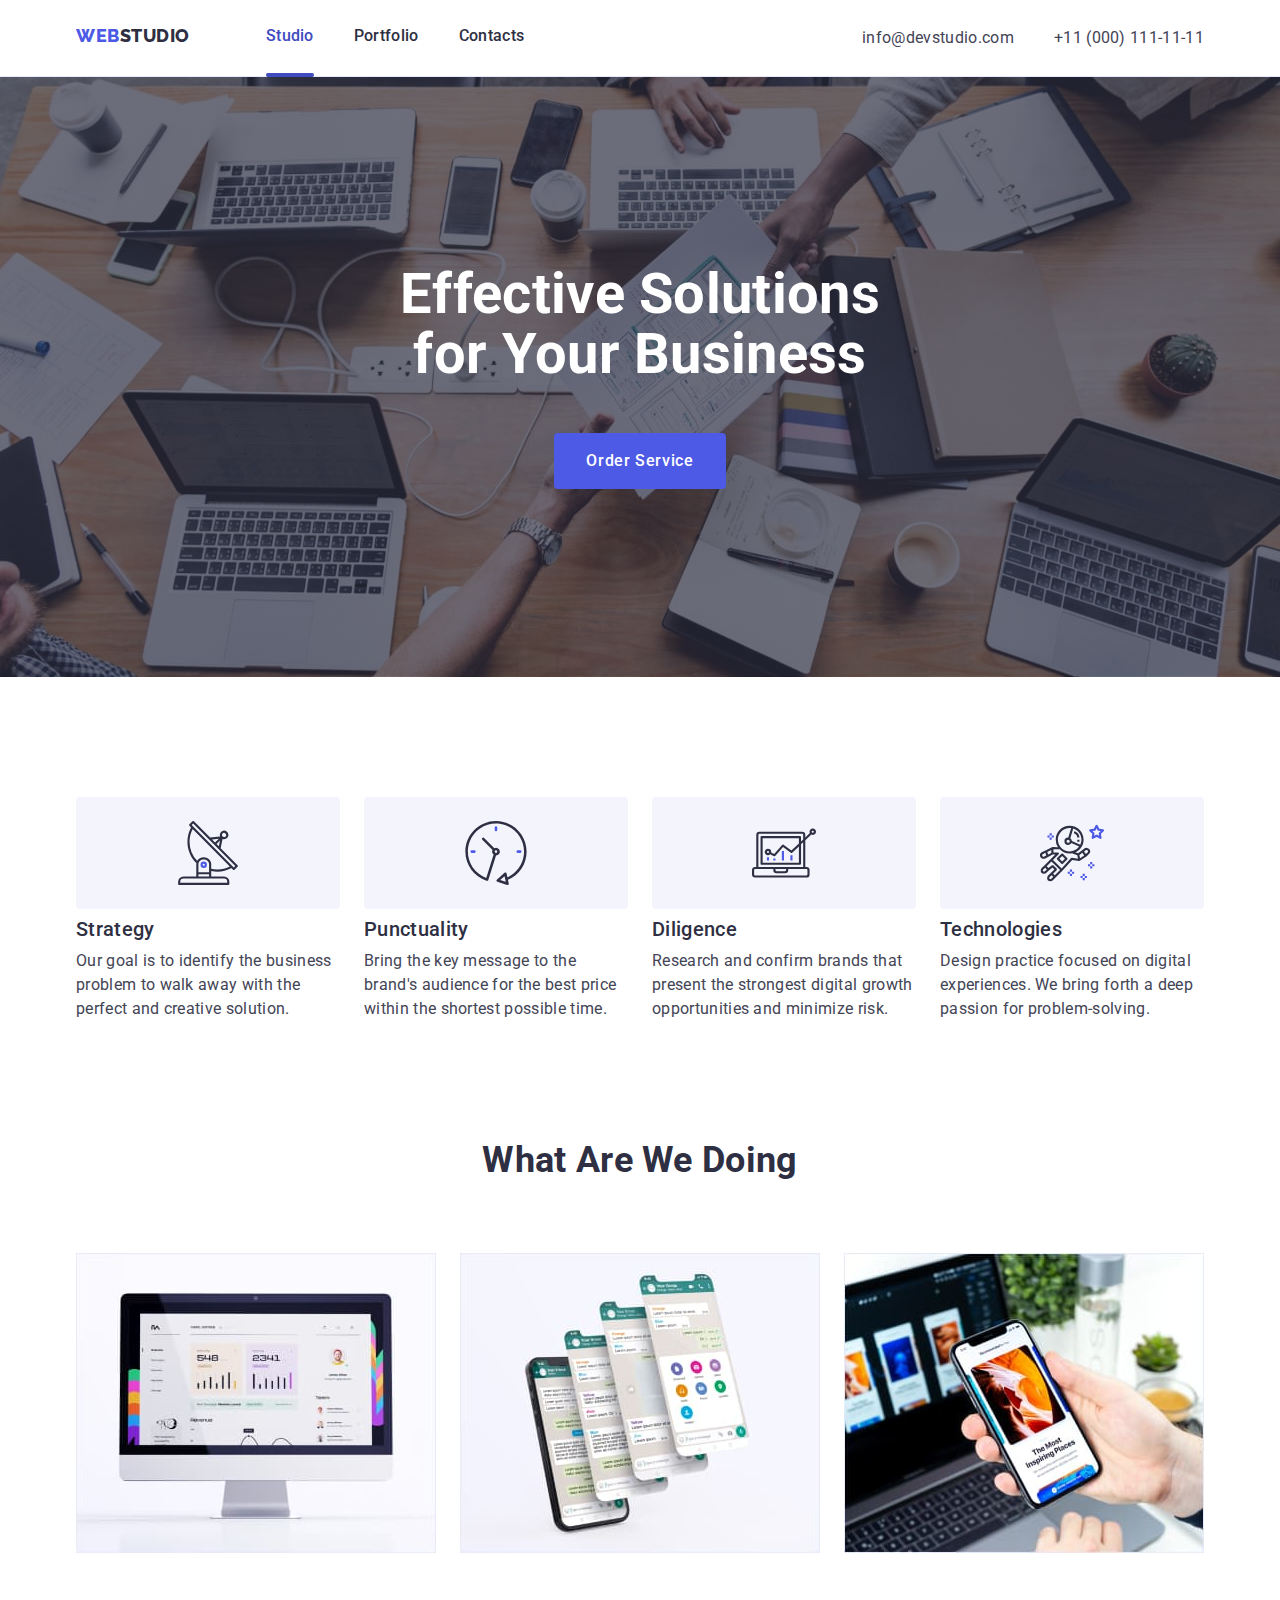
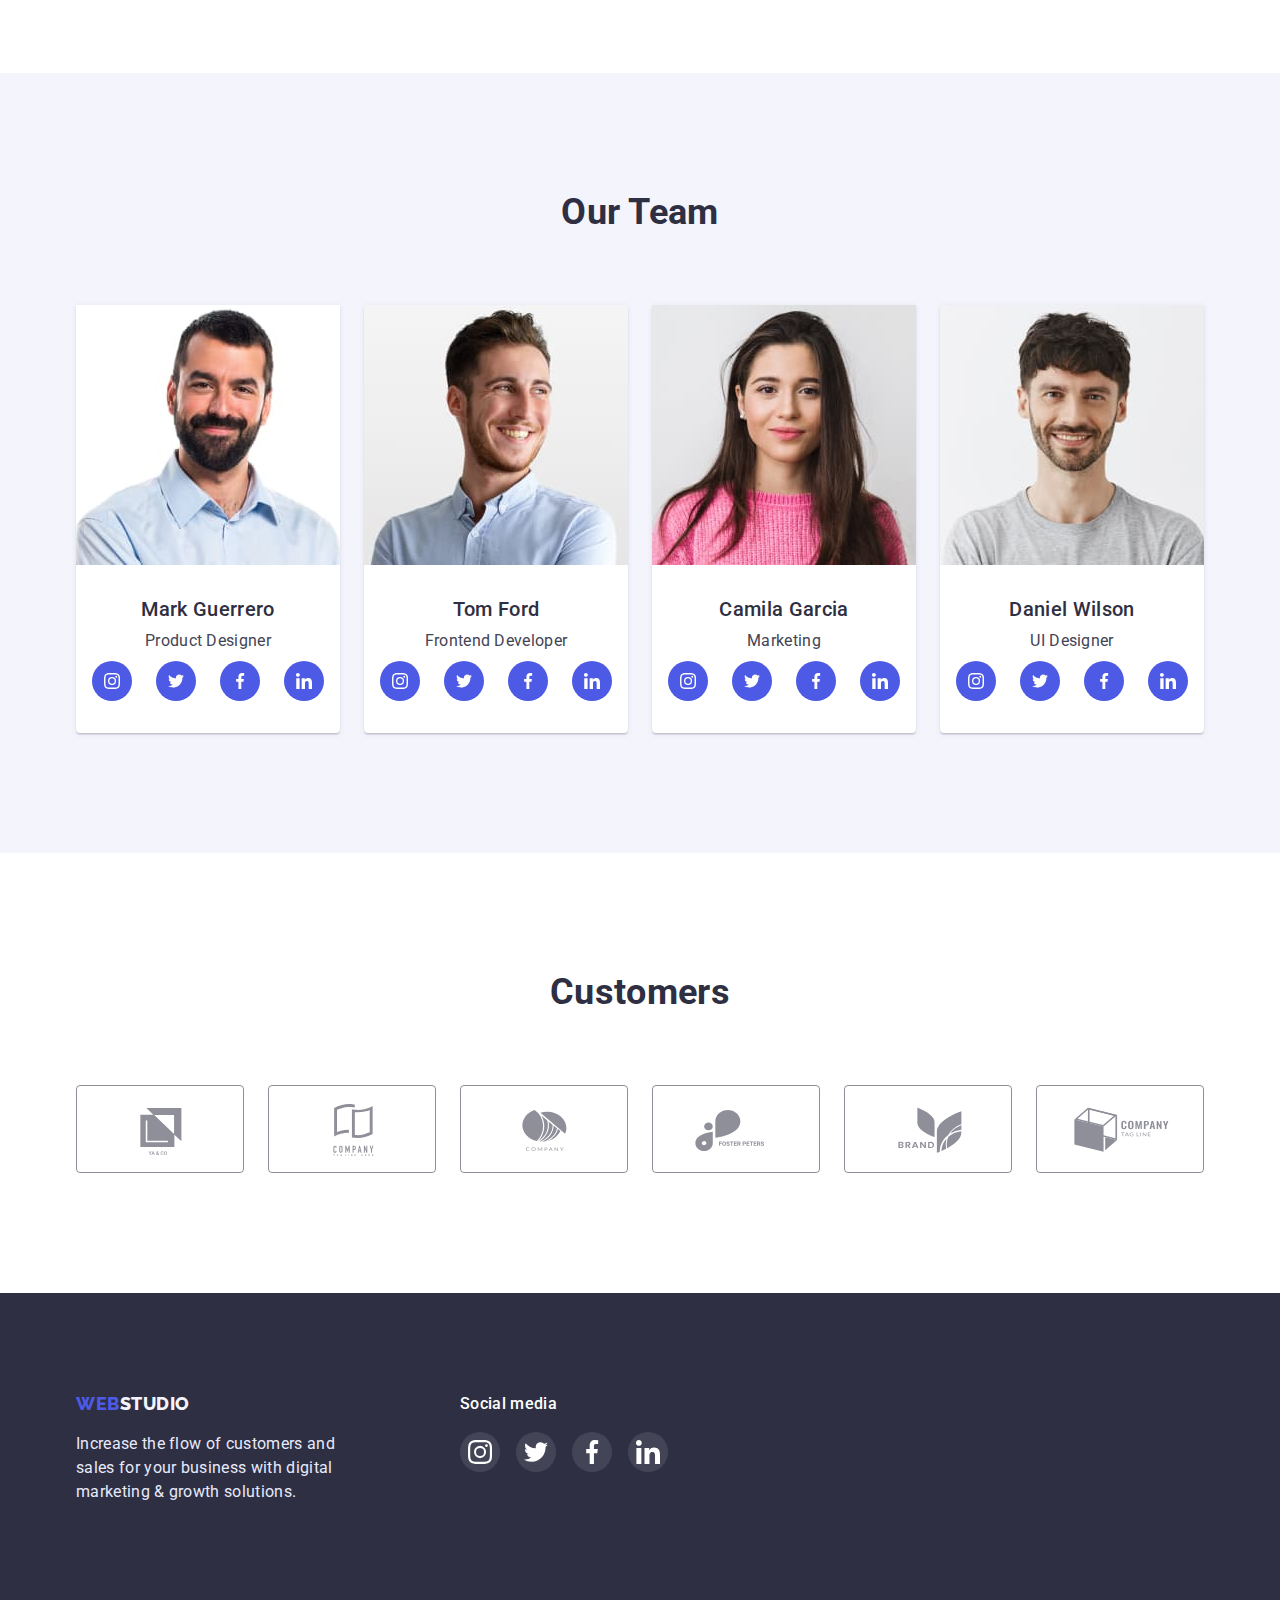
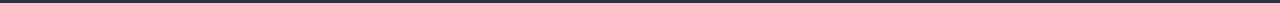
==== index.html @ 222c287d "Initial commit" ====
<!DOCTYPE html>
<html lang="en">
  <head>
    <meta charset="UTF-8" />
    <meta http-equiv="X-UA-Compatible" content="IE=edge" />
    <meta name="viewport" content="width=device-width, initial-scale=1.0" />
    <title>WebStudio</title>
    <link href="https://fonts.googleapis.com" rel="preconnect" />
    <link href="https://fonts.gstatic.com" rel="preconnect" crossorigin />
    <link
      href="https://fonts.googleapis.com/css2?family=Raleway:wght@800&family=Roboto:wght@400;500;700;900&display=swap"
      rel="stylesheet"
    />
    <link
      href="https://cdn.jsdelivr.net/npm/modern-normalize@1.1.0/modern-normalize.min.css"
      rel="stylesheet"
    />
    <link href="./css/styles.css" rel="stylesheet" />
  </head>
  <body>
    <header class="header">
      <div class="header-conteiter conteiter">
        <a class="logo head" href="./index.html">
          WEB<span class="logo-dark">STUDIO</span>
        </a>
        <nav class="header-nav">
          <ul class="site-nav">
            <li class="site-nav-links">
              <a class="site-nav-link current" href="./index.html">Studio</a>
            </li>
            <li class="site-nav-links">
              <a class="site-nav-link" href="./portfolio.html">Portfolio</a>
            </li>
            <li class="site-nav-links">
              <a class="site-nav-link" href="">Contacts</a>
            </li>
          </ul>
        </nav>
        <address>
          <ul class="contacts">
            <li>
              <a class="contact-link" href="mailto:info@devstudio.com"
                >info@devstudio.com</a
              >
            </li>
            <li>
              <a class="contact-link" href="tel:+11000)1111111"
                >+11 (000) 111-11-11</a
              >
            </li>
          </ul>
        </address>
      </div>
    </header>
    <main>
      <section class="hero">
        <div class="conteiter">
          <h1 class="hero-title">Effective Solutions for Your Business</h1>
          <button class="button-hero" data-modal-open type="button">
            Order Service
          </button>
        </div>
      </section>
      <section class="feature section">
        <div class="conteiter">
          <h2 class="visually-hidden">our advantages</h2>
          <ul class="features-list">
            <li class="feature-item">
              <div class="features-icons">
                <svg class="icon-feature" width="64" height="64">
                  <use href="./images/icons.svg#antenna"></use>
                </svg>
              </div>
              <h3 class="feature-title">Strategy</h3>
              <p class="feature-text">
                Our goal is to identify the business problem to walk away with
                the perfect and creative solution.
              </p>
            </li>
            <li class="feature-item">
              <div class="features-icons">
                <svg class="icon-feature" width="64" height="64">
                  <use href="./images/icons.svg#clock"></use>
                </svg>
              </div>
              <h3 class="feature-title">Punctuality</h3>
              <p class="feature-text">
                Bring the key message to the brand's audience for the best price
                within the shortest possible time.
              </p>
            </li>
            <li class="feature-item">
              <div class="features-icons">
                <svg class="icon-feature" width="64" height="64">
                  <use href="./images/icons.svg#diagram "></use>
                </svg>
              </div>
              <h3 class="feature-title">Diligence</h3>
              <p class="feature-text">
                Research and confirm brands that present the strongest digital
                growth opportunities and minimize risk.
              </p>
            </li>
            <li class="feature-item">
              <div class="features-icons">
                <svg class="icon-feature" width="64" height="64">
                  <use href="./images/icons.svg#astronaut "></use>
                </svg>
              </div>
              <h3 class="feature-title">Technologies</h3>
              <p class="feature-text">
                Design practice focused on digital experiences. We bring forth a
                deep passion for problem-solving.
              </p>
            </li>
          </ul>
        </div>
      </section>
      <section class="work section">
        <div class="conteiter">
          <h2 class="work-title">What are we doing</h2>
          <ul class="work-list">
            <li>
              <img class="work-img"
                src="./images/example1.jpg"
                alt="examples of work"
                width="360"
                height="300"
              />
            </li>
            <li>
              <img class="work-img"
                src="./images/example2.jpg"
                alt="examples of work"
                width="360"
                height="300"
              />
            </li>
            <li>
              <img class="work-img"
                src="./images/example3.jpg"
                alt="examples of work"
                width="360"
                height="300"
              />
            </li>
          </ul>
        </div>
      </section>
      <section class="team section">
        <div class="conteiter">
          <h2 class="team-title">Our Team</h2>
          <ul class="team-list">
            <li class="team-member">
              <img
                src="./images/team.jpg"
                alt="foto Mark Guerrero"
                width="264"
                height="260"
              />
              <div class="txt-content">
                <h3 class="team-member-title">Mark Guerrero</h3>
                <p class="team-text">Product Designer</p>
                <ul class="social-icons">
                  <li class="social-item">
                    <a
                      class="social-link"
                      href=""
                      aria-label="instagram"
                      target="_blank"
                      rel="noreferrer noopener"
                    >
                      <svg class="social-icon">
                        <use href="./images/icons.svg#instagram1"></use>
                      </svg>
                    </a>
                  </li>
                  <li class="social-item">
                    <a
                      class="social-link"
                      href=""
                      aria-label="twitter"
                      target="_blank"
                      rel="noreferrer noopener"
                    >
                      <svg class="social-icon">
                        <use href="./images/icons.svg#twitter1"></use>
                      </svg>
                    </a>
                  </li>
                  <li class="social-item">
                    <a
                      class="social-link"
                      href=""
                      aria-label="facebook1"
                      target="_blank"
                      rel="noreferrer noopener"
                    >
                      <svg class="social-icon">
                        <use href="./images/icons.svg#facebook1"></use>
                      </svg>
                    </a>
                  </li>
                  <li class="social-item">
                    <a
                      class="social-link"
                      href=""
                      aria-label="linkedin"
                      target="_blank"
                      rel="noreferrer noopener"
                    >
                      <svg class="social-icon">
                        <use href="./images/icons.svg#linkedin1"></use>
                      </svg>
                    </a>
                  </li>
                </ul>
              </div>
            </li>
            <li class="team-member">
              <img
                src="./images/team1.jpg"
                alt="foto Tom Ford"
                width="264"
                height="260"
              />
              <div class="txt-content">
                <h3 class="team-member-title">Tom Ford</h3>
                <p class="team-text">Frontend Developer</p>
                <ul class="social-icons">
                  <li class="social-item">
                    <a
                      class="social-link"
                      href=""
                      aria-label="instagram"
                      target="_blank"
                      rel="noreferrer noopener"
                    >
                      <svg class="social-icon">
                        <use href="./images/icons.svg#instagram1"></use>
                      </svg>
                    </a>
                  </li>
                  <li class="social-item">
                    <a class="social-link" href="" aria-label="twitter">
                      <svg class="social-icon">
                        <use href="./images/icons.svg#twitter1"></use>
                      </svg>
                    </a>
                  </li>
                  <li class="social-item">
                    <a
                      class="social-link"
                      href=""
                      aria-label="facebook1"
                      target="_blank"
                      rel="noreferrer noopener"
                    >
                      <svg class="social-icon">
                        <use href="./images/icons.svg#facebook1"></use>
                      </svg>
                    </a>
                  </li>
                  <li class="social-item">
                    <a
                      class="social-link"
                      href=""
                      aria-label="linkedin"
                      target="_blank"
                      rel="noreferrer noopener"
                    >
                      <svg class="social-icon">
                        <use href="./images/icons.svg#linkedin1"></use>
                      </svg>
                    </a>
                  </li>
                </ul>
              </div>
            </li>
            <li class="team-member">
              <img
                src="./images/team2.jpg"
                alt="foto Camila Garcia"
                width="264"
                height="260"
              />
              <div class="txt-content">
                <h3 class="team-member-title">Camila Garcia</h3>
                <p class="team-text">Marketing</p>
                <ul class="social-icons">
                  <li class="social-item">
                    <a
                      class="social-link"
                      href=""
                      aria-label="instagram"
                      target="_blank"
                      rel="noreferrer noopener"
                    >
                      <svg class="social-icon">
                        <use href="./images/icons.svg#instagram1"></use>
                      </svg>
                    </a>
                  </li>
                  <li class="social-item">
                    <a
                      class="social-link"
                      href=""
                      aria-label="facebook1"
                      target="_blank"
                      rel="noreferrer noopener"
                    >
                      <svg class="social-icon">
                        <use href="./images/icons.svg#twitter1"></use>
                      </svg>
                    </a>
                  </li>
                  <li class="social-item">
                    <a
                      class="social-link"
                      href=""
                      aria-label="facebook1"
                      target="_blank"
                      rel="noreferrer noopener"
                    >
                      <svg class="social-icon">
                        <use href="./images/icons.svg#facebook1"></use>
                      </svg>
                    </a>
                  </li>
                  <li class="social-item">
                    <a
                      class="social-link"
                      href=""
                      aria-label="linkedin"
                      target="_blank"
                      rel="noreferrer noopener"
                    >
                      <svg class="social-icon">
                        <use href="./images/icons.svg#linkedin1"></use>
                      </svg>
                    </a>
                  </li>
                </ul>
              </div>
            </li>
            <li class="team-member">
              <img
                src="./images/team3.jpg"
                alt="foto Daniel Wilson"
                width="264"
                height="260"
              />
              <div class="txt-content">
                <h3 class="team-member-title">Daniel Wilson</h3>
                <p class="team-text">UI Designer</p>
                <ul class="social-icons">
                  <li class="social-item">
                    <a
                      class="social-link"
                      href=""
                      aria-label="instagram"
                      target="_blank"
                      rel="noreferrer noopener"
                    >
                      <svg class="social-icon">
                        <use href="./images/icons.svg#instagram1"></use>
                      </svg>
                    </a>
                  </li>
                  <li class="social-item">
                    <a
                      class="social-link"
                      href=""
                      aria-label="facebook1"
                      target="_blank"
                      rel="noreferrer noopener"
                    >
                      <svg class="social-icon">
                        <use href="./images/icons.svg#twitter1"></use>
                      </svg>
                    </a>
                  </li>
                  <li class="social-item">
                    <a
                      class="social-link"
                      href=""
                      aria-label="facebook1"
                      target="_blank"
                      rel="noreferrer noopener"
                    >
                      <svg class="social-icon">
                        <use href="./images/icons.svg#facebook1"></use>
                      </svg>
                    </a>
                  </li>
                  <li class="social-item">
                    <a
                      class="social-link"
                      href=""
                      aria-label="linkedin"
                      target="_blank"
                      rel="noreferrer noopener"
                    >
                      <svg class="social-icon">
                        <use href="./images/icons.svg#linkedin1"></use>
                      </svg>
                    </a>
                  </li>
                </ul>
              </div>
            </li>
          </ul>
        </div>
      </section>
      <section class="customers section">
        <div class="conteiter">
          <h2 class="customers-title">Customers</h2>
          <ul class="customers-list">
            <li class="customer">
              <a class="customer-link" href="">
                <svg class="customer-logo">
                  <use href="./images/icons.svg#logo"></use>
                </svg>
              </a>
            </li>
            <li class="customer">
              <a class="customer-link" href="">
                <svg class="customer-logo">
                  <use href="./images/icons.svg#logo1"></use>
                </svg>
              </a>
            </li>
            <li class="customer">
              <a class="customer-link" href="">
                <svg class="customer-logo">
                  <use href="./images/icons.svg#logo2"></use>
                </svg>
              </a>
            </li>
            <li class="customer">
              <a class="customer-link" href="">
                <svg class="customer-logo">
                  <use href="./images/icons.svg#logo3"></use>
                </svg>
              </a>
            </li>
            <li class="customer">
              <a class="customer-link" href="">
                <svg class="customer-logo">
                  <use href="./images/icons.svg#logo4"></use>
                </svg>
              </a>
            </li>
            <li class="customer">
              <a class="customer-link" href="">
                <svg class="customer-logo">
                  <use href="./images/icons.svg#logo5"></use>
                </svg>
              </a>
            </li>
          </ul>
        </div>
      </section>
    </main>
    <footer class="footer">
      <div class="conteiter">
        <div>
          <a class="logo foot" href="./index.html">
            WEB<span class="logo-light">STUDIO</span>
          </a>
          <p class="footer-text">
            Increase the flow of customers and sales for your business with
            digital marketing & growth solutions.
          </p>
        </div>
        <div class="social-invite">
          <h3 class="social-txt">Social media</h3>
          <ul class="social-icons-footer">
            <li class="social-item-footer">
              <a
                class="social-link-footer"
                href=""
                aria-label="instagram"
                target="_blank"
                rel="noreferrer noopener"
              >
                <svg class="social-icon-footer">
                  <use href="./images/icons.svg#instagram1"></use>
                </svg>
              </a>
            </li>
            <li class="social-item-footer">
              <a
                class="social-link-footer"
                href=""
                aria-label="twitter"
                target="_blank"
                rel="noreferrer noopener"
              >
                <svg class="social-icon-footer">
                  <use href="./images/icons.svg#twitter1"></use>
                </svg>
              </a>
            </li>
            <li class="social-item-footer">
              <a
                class="social-link-footer"
                href=""
                aria-label="facebook"
                target="_blank"
                rel="noreferrer noopener"
              >
                <svg class="social-icon-footer">
                  <use href="./images/icons.svg#facebook1"></use>
                </svg>
              </a>
            </li>
            <li class="social-item-footer">
              <a
                class="social-link-footer"
                href=""
                aria-label="linkedin"
                target="_blank"
                rel="noreferrer noopener"
              >
                <svg class="social-icon-footer">
                  <use href="./images/icons.svg#linkedin1"></use>
                </svg>
              </a>
            </li>
          </ul>
        </div>
      </div>
    </footer>
    <div class="backdrop is-hidden" data-modal>
      <div class="modal">
        <div class="modal-close" data-modal-close>
          <svg class="icon-close">
            <use href="./images/icons.svg#close"></use>
          </svg>
        </div>
      </div>
    </div>
    <script src="./js/modal.js"></script>
  </body>
</html>
---- css/styles.css ----
:root {
  --main-text-color: #2e2f42;
  --text-color: #434455;
  --second-text-color: #e7e9fc;
  --accent-color: #4d5ae5;
  --logo-light-color: #f4f4fd;
  --background-color: #ffffff;
  --background-icon-hover: #31d0aa;
  --second-background-color: #2e2f42;
  --light-background-color: #f4f4fd;
  --button-hover-color: #404bbf;
  --border-icon-color: #8e8f99;

  --indent: 24px;
  --items-member: 4;
  --items-portfolio: 3;
}

body {
  background-color: var(--background-color);
  color: var(--text-color);
  font-weight: 400;
  font-style: normal;
  font-size: 16px;
  font-family: "Roboto", sans-serif;
  line-height: 1.5;
  letter-spacing: 0.02em;
}

html {
  box-sizing: border-box;
}

*,
*::before,
*::after {
  box-sizing: border-box;
}

h1,
h2,
h3,
p,
ul {
  margin: 0;
}

ul {
  margin: 0;
  padding: 0;
  list-style: none;
}

a {
  text-decoration: none;
}

.visually-hidden {
  position: absolute;
  overflow: hidden;
  clip: rect(0 0 0 0);
  width: 1px;
  height: 1px;
  margin: -1px;
  padding: 0;
  border: 0;

  white-space: nowrap;
  clip-path: inset(100%);
}

.conteiter {
  max-width: 1158px;
  margin: 0 auto;
  padding: 0 15px;
}

/* header */

.header {
  border-bottom: 1px solid var(--second-text-color);
}

.header-conteiter {
  display: flex;
  align-items: center;
}

.logo {
  color: var(--accent-color);
  font-weight: 800;
  font-style: normal;
  font-size: 18px;
  font-family: "Raleway";
  line-height: 1.33;
  letter-spacing: 0.03em;
  text-transform: uppercase;
}

.logo.head {
  margin-right: 76px;
  padding-top: 24px;
  padding-bottom: 28px;
}

.logo-dark {
  color: var(--main-text-color);
}

.header-nav {
  margin-right: auto;
}

.site-nav {
  display: flex;
  gap: 40px;
}

.site-nav-link {
  position: relative;
  display: block;
  padding-top: 24px;
  padding-bottom: 28px;
  color: var(--main-text-color);
  font-weight: 500;
  transition: color 250ms cubic-bezier(0.4, 0, 0.2, 1);
}

.site-nav-link.current {
  color: var(--button-hover-color);
}

.site-nav-link.current::after {
  content: "";
  position: absolute;
  bottom: -1px;
  display: block;
  width: 100%;
  height: 4px;
  border-radius: 2px;
  background-color: var(--button-hover-color);
}

.site-nav-link:focus,
.site-nav-link:hover {
  color: var(--button-hover-color);
}

.contacts {
  display: flex;
  gap: 40px;
  align-items: center;
}

.contact-link {
  padding-top: 24px;
  padding-bottom: 28px;
  color: var(--text-color);
  font-style: normal;
  transition: color 250ms cubic-bezier(0.4, 0, 0.2, 1);
}

.contact-link:focus,
.contact-link:hover {
  color: var(--accent-color);
}

/* section hero */

.hero {
  max-width: 1440px;
  margin-right: auto;
  margin-left: auto;
  padding-top: 188px;
  padding-bottom: 188px;
  background-image: linear-gradient(
      rgba(46, 47, 66, 0.7),
      rgba(46, 47, 66, 0.7)
    ),
    url(../images/people-office.jpg);
  background-position: center;
  background-size: cover;
  background-repeat: no-repeat;
  text-align: center;
}

.hero-title {
  width: 494px;
  margin-right: auto;
  margin-bottom: 48px;
  margin-left: auto;
  color: var(--background-color);
  font-weight: 700;
  font-size: 56px;
  line-height: 1.07;
}

.button-hero {
  padding: 16px 32px;
  border: 0;
  border-radius: 4px;
  background-color: var(--accent-color);
  color: var(--background-color);
  font-weight: 500;
  font-style: normal;
  font-size: 16px;
  font-family: "Roboto";
  line-height: 1.5;
  letter-spacing: 0.04em;
  cursor: pointer;
  transition: background 250ms cubic-bezier(0.4, 0, 0.2, 1);
}

.button-hero:hover,
.button-hero:focus {
  background: var(--button-hover-color);
}

/* section feature */

.section {
  padding-top: 120px;
  padding-bottom: 120px;
}

.feature {
  padding-bottom: 0;
}

.features-list {
  display: flex;
  gap: 24px;
}

.feature-item {
  display: flex;
  flex-direction: column;
  gap: 8px;
  align-items: flex-start;
  width: 264px;
}

.features-icons {
  display: flex;
  justify-content: center;
  align-items: center;
  width: 264px;
  height: 112px;
  border-radius: 4px;
  background: var(--light-background-color);
}

.feature-title {
  color: var(--main-text-color);
  font-weight: 500;
  font-size: 20px;
  line-height: 1.2;
}

/* section work */

.work-title,
.team-title {
  margin-bottom: 72px;
  color: var(--main-text-color);
  font-weight: 700;
  font-size: 36px;
  line-height: 1.11;
  text-align: center;
  text-transform: capitalize;
}

.work-list {
  display: flex;
  flex-wrap: wrap;
  gap: 24px;
}

img {
  display: block;
  max-width: 100%;
  height: auto;
}

/* section team  */

.team {
  background-color: var(--light-background-color);
}

.team-list {
  display: flex;
  flex-wrap: wrap;
  gap: 24px;
  text-align: center;
}

.team-member {
  flex-basis: calc(
    (100% - (var(--indent) * (var(--items-member) - 1))) / var(--items-member)
  );
  border-top: none;
  border-radius: 0px 0px 4px 4px;
  background-color: var(--background-color);
  box-shadow: 0px 1px 6px rgba(46, 47, 66, 0.08),
    0px 1px 1px rgba(46, 47, 66, 0.16), 0px 2px 1px rgba(46, 47, 66, 0.08);
}

.txt-content {
  padding: 32px 16px;
}

.team-member-title {
  margin-bottom: 8px;
  color: var(--main-text-color);
  font-weight: 500;
  font-size: 20px;
  line-height: 1.2;
}

.team-text {
  margin-bottom: 8px;
}

.social-icons {
  display: flex;
  gap: 24px;
}

.social-item {
  width: 40px;
  height: 40px;
}

.social-icon {
  width: 16px;
  height: 16px;
  fill: var(--background-color);
}

.social-link {
  display: flex;
  justify-content: center;
  align-items: center;
  width: 100%;
  height: 100%;
  border-radius: 50%;
  background-color: var(--accent-color);
  transition: background-color 250ms cubic-bezier(0.4, 0, 0.2, 1);
}

.social-link:hover,
.social-link:focus {
  background-color: var(--button-hover-color);
}

/* Customers */

.customers-title {
  margin-bottom: 72px;
  color: var(--main-text-color);
  font-weight: 700;
  font-size: 36px;
  line-height: 1.11;
  text-align: center;
}

.customers-list {
  display: flex;
  gap: 24px;
}

.customer {
  width: 168px;
  height: 88px;
}

.customer-link {
  display: flex;
  justify-content: center;
  align-items: center;
  width: 100%;
  height: 100%;
  border: 1px solid var(--border-icon-color);
  border-radius: 4px;
  color: var(--border-icon-color);
  transition: color 250ms cubic-bezier(0.4, 0, 0.2, 1),
    border 250ms cubic-bezier(0.4, 0, 0.2, 1);
}

.customer-logo {
  height: 56px;
  fill: currentColor;
  wigth: 104px;
}

.customer-link:hover,
.customer-link:focus {
  border: 1px solid var(--button-hover-color);
  color: var(--button-hover-color);
}

/* footer */

.footer {
  padding-top: 99px;
  padding-bottom: 99px;
  background-color: var(--second-background-color);
}

.footer .conteiter {
  display: flex;
  gap: 120px;
}

.logo.foot {
  display: block;
  margin-bottom: 16px;
}

.logo-light {
  color: var(--logo-light-color);
}

.footer-text {
  width: 264px;
  color: var(--second-text-color);
}

.social-txt {
  margin-bottom: 16px;
  color: var(--background-color);
  font-weight: 500;
  font-size: 16px;
}

.social-icons-footer {
  display: flex;
  gap: 16px;
}

.social-item-footer {
  width: 40px;
  height: 40px;
}

.social-link-footer {
  display: flex;
  justify-content: center;
  align-items: center;
  width: 100%;
  height: 100%;
  border-radius: 50%;
  background: rgba(255, 255, 255, 0.1);
  fill: var(--background-color);
  transition: background-color 250ms cubic-bezier(0.4, 0, 0.2, 1);
}

.social-link-footer:hover,
.contact-link-footer:focus {
  background-color: var(--background-icon-hover);
}

.social-icon-footer {
  width: 24px;
  height: 24px;
  fill: var(--background-color);
}

/* portfolio.html */

/* section project  */

.project {
  padding-top: 96px;
  padding-bottom: 120px;
}

.filters {
  display: flex;
  gap: 24px;
  justify-content: center;
  align-items: flex-start;
  min-width: 586px;
  margin-bottom: 72px;
}

.filter-btn {
  padding: 12px 24px;
  border: 1px solid #e7e9fc;
  border-radius: 4px;
  background-color: var(--light-background-color);
  color: var(--accent-color);
  font-weight: 500;
  font-style: normal;
  font-size: 16px;
  font-family: "Roboto";
  line-height: 1.5;
  letter-spacing: 0.04em;
  transition-timing-function: cubic-bezier(0.4, 0, 0.2, 1);
  transition-duration: 250ms;
  transition-property: color, background-color, box-shadow;
}

.filter-btn:hover,
.filter-btn:focus {
  background-color: var(--button-hover-color);
  color: var(--background-color);
  box-shadow: 0px 3px 1px rgb(0 0 0 / 10%), 0px 2px 1px rgb(0 0 0 / 8%),
    0px 2px 2px rgb(0 0 0 / 12%);
}

.project-list {
  display: flex;
  flex-wrap: wrap;
  gap: calc(var(--indent) * 2) var(--indent);
}

.project-item {
  flex-basis: calc(
    (100% - (var(--indent) * (var(--items-portfolio) - 1))) /
      var(--items-portfolio)
  );
}

.project-card {
  position: relative;
  display: block;
  transition: box-shadow 250ms cubic-bezier(0.4, 0, 0.2, 1);
  /* border: 1px solid #e7e9fc; */
  /* box-shadow: 0px 1px 6px rgba(46, 47, 66, 0.08); */
}

.project-card:hover,
.project-card:focus {
  /* border: 0.5px solid #f4f4fd; */
  box-shadow: 0px 1px 6px rgba(46, 47, 66, 0.08),
    0px 1px 1px rgba(46, 47, 66, 0.16), 0px 2px 1px rgba(46, 47, 66, 0.08);
}

.project-card:hover .overlay-box {
  transform: translatey(0);
}

.overlay {
  position: relative;
  overflow: hidden;
}

.overlay-box {
  position: absolute;
  bottom: 0;
  width: 100%;
  height: 100%;
  background-color: var(--accent-color);
  transition: transform 250ms cubic-bezier(0.4, 0, 0.2, 1);
  transform: translatey(100%);
}

.overlay-txt {
  width: 296px;
  margin: 40px auto auto;
  color: var(--light-background-color);
}

.card-txt {
  padding: 32px 16px;
  border: 1px solid var(--second-text-color);
}

.project-title {
  padding-bottom: 8px;
  color: var(--main-text-color);
  font-weight: 500;
  font-size: 20px;
  line-height: 1.2;
}

.project-text {
  color: var(--text-color);
}

/* modal */

.backdrop {
  position: fixed;
  top: 0;
  left: 0;
  width: 100%;
  height: 100%;
  background: rgba(46, 47, 66, 0.4);
  transition: visibility 250ms cubic-bezier(0.4, 0, 0.2, 1),
    opacity 250ms cubic-bezier(0.4, 0, 0.2, 1);
}

.backdrop.is-hidden {
  opacity: 0;
  visibility: hidden;
  pointer-events: none;
}

.modal {
  position: absolute;
  top: 50%;
  left: 50%;
  width: 408px;
  height: 576px;
  border-radius: 4px;
  background-color: #fcfcfc;
  box-shadow: 0px 1px 1px rgba(0, 0, 0, 0.14), 0px 1px 3px rgba(0, 0, 0, 0.12),
    0px 2px 1px rgba(0, 0, 0, 0.2);
  transition: transform 250ms cubic-bezier(0.4, 0, 0.2, 1);
  transform: translate(-50%, -50%) scale(1);
}

.backdrop.is-hidden .modal {
  transform: translate(-50%, -50%) scale(0.1);
}

.modal-close {
  position: absolute;
  top: 24px;
  right: 24px;
  display: flex;
  justify-content: center;
  align-items: center;
  width: 24px;
  height: 24px;
  border: 1px solid rgba(0, 0, 0, 0.1);
  border-radius: 50%;
  background-color: var(--second-text-color);
  cursor: pointer;
  transition-timing-function: cubic-bezier(0.4, 0, 0.2, 1);
  transition-duration: 250ms;
  transition-property: background-color, fill;
}

.modal-close:hover,
.modal-close:focus {
  background-color: var(--button-hover-color);
  fill: var(--background-color);
}

.icon-close {
  width: 8px;
  height: 8px;
}
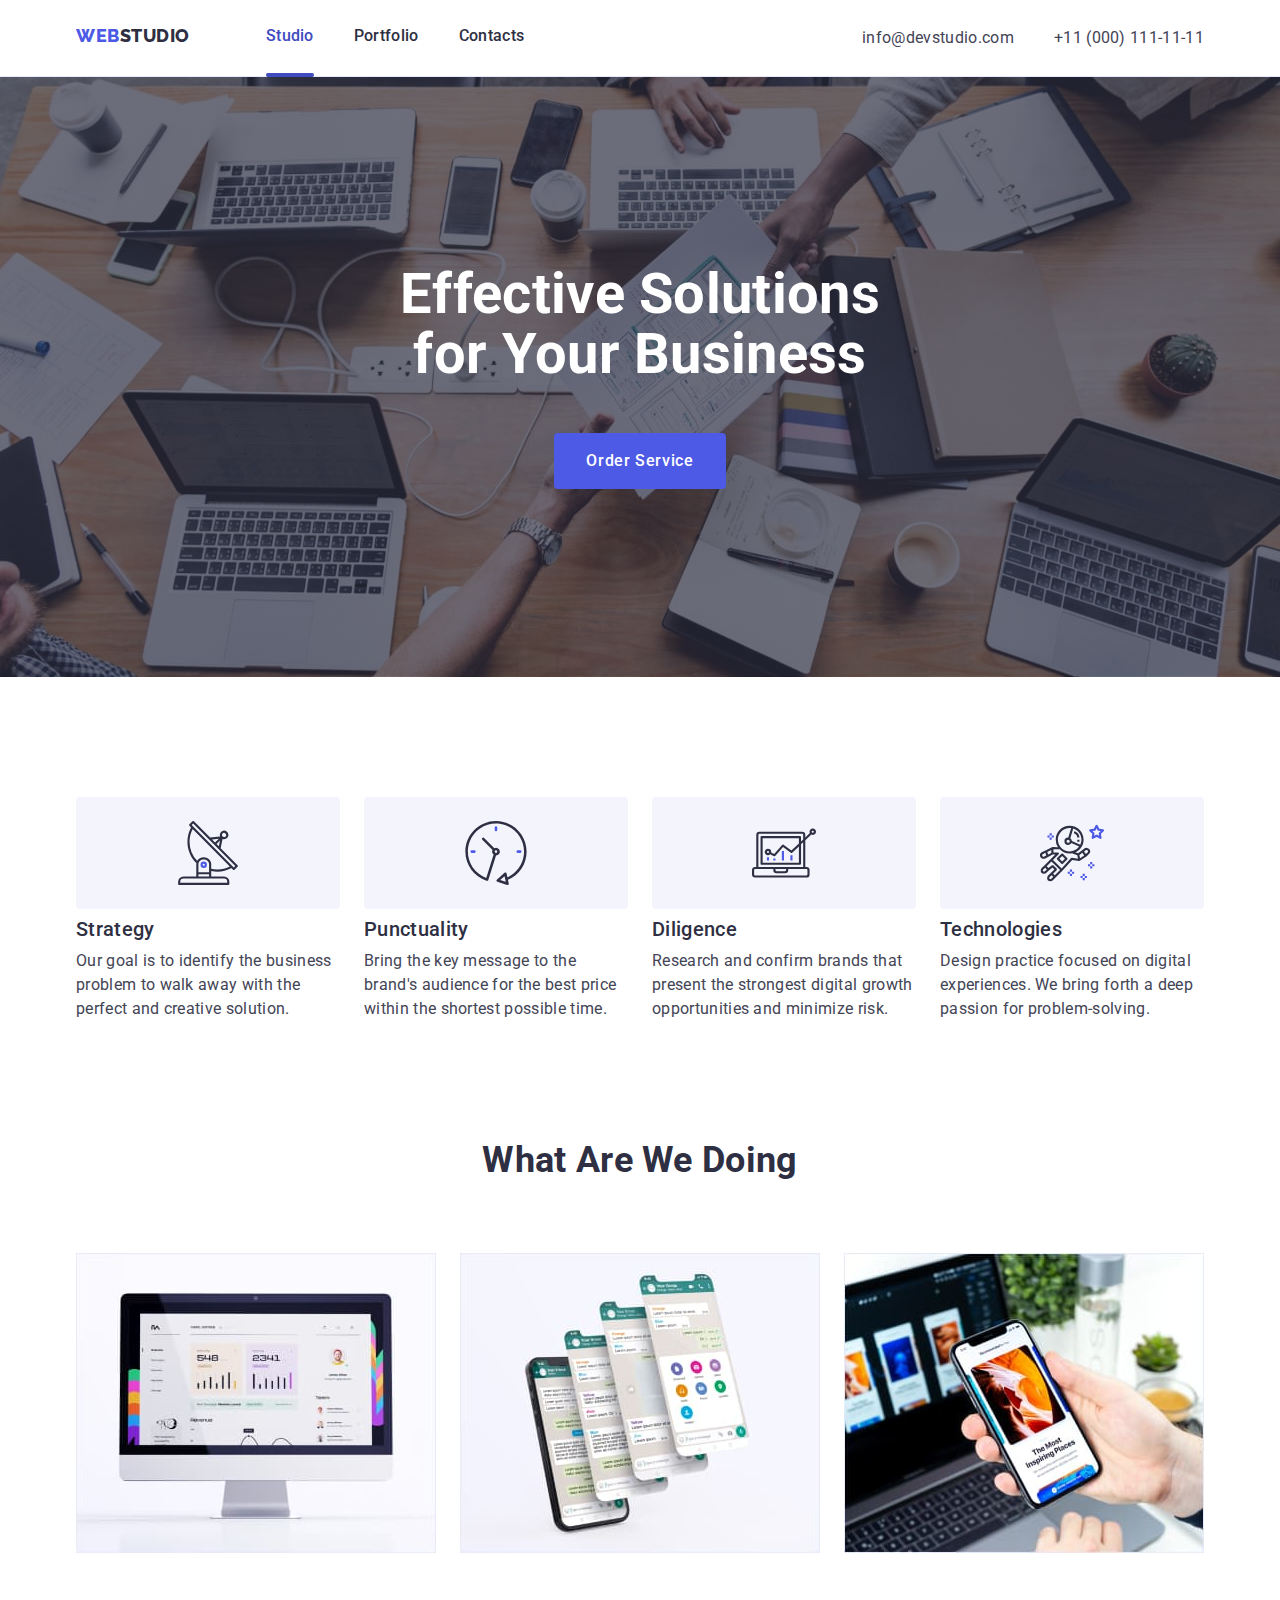
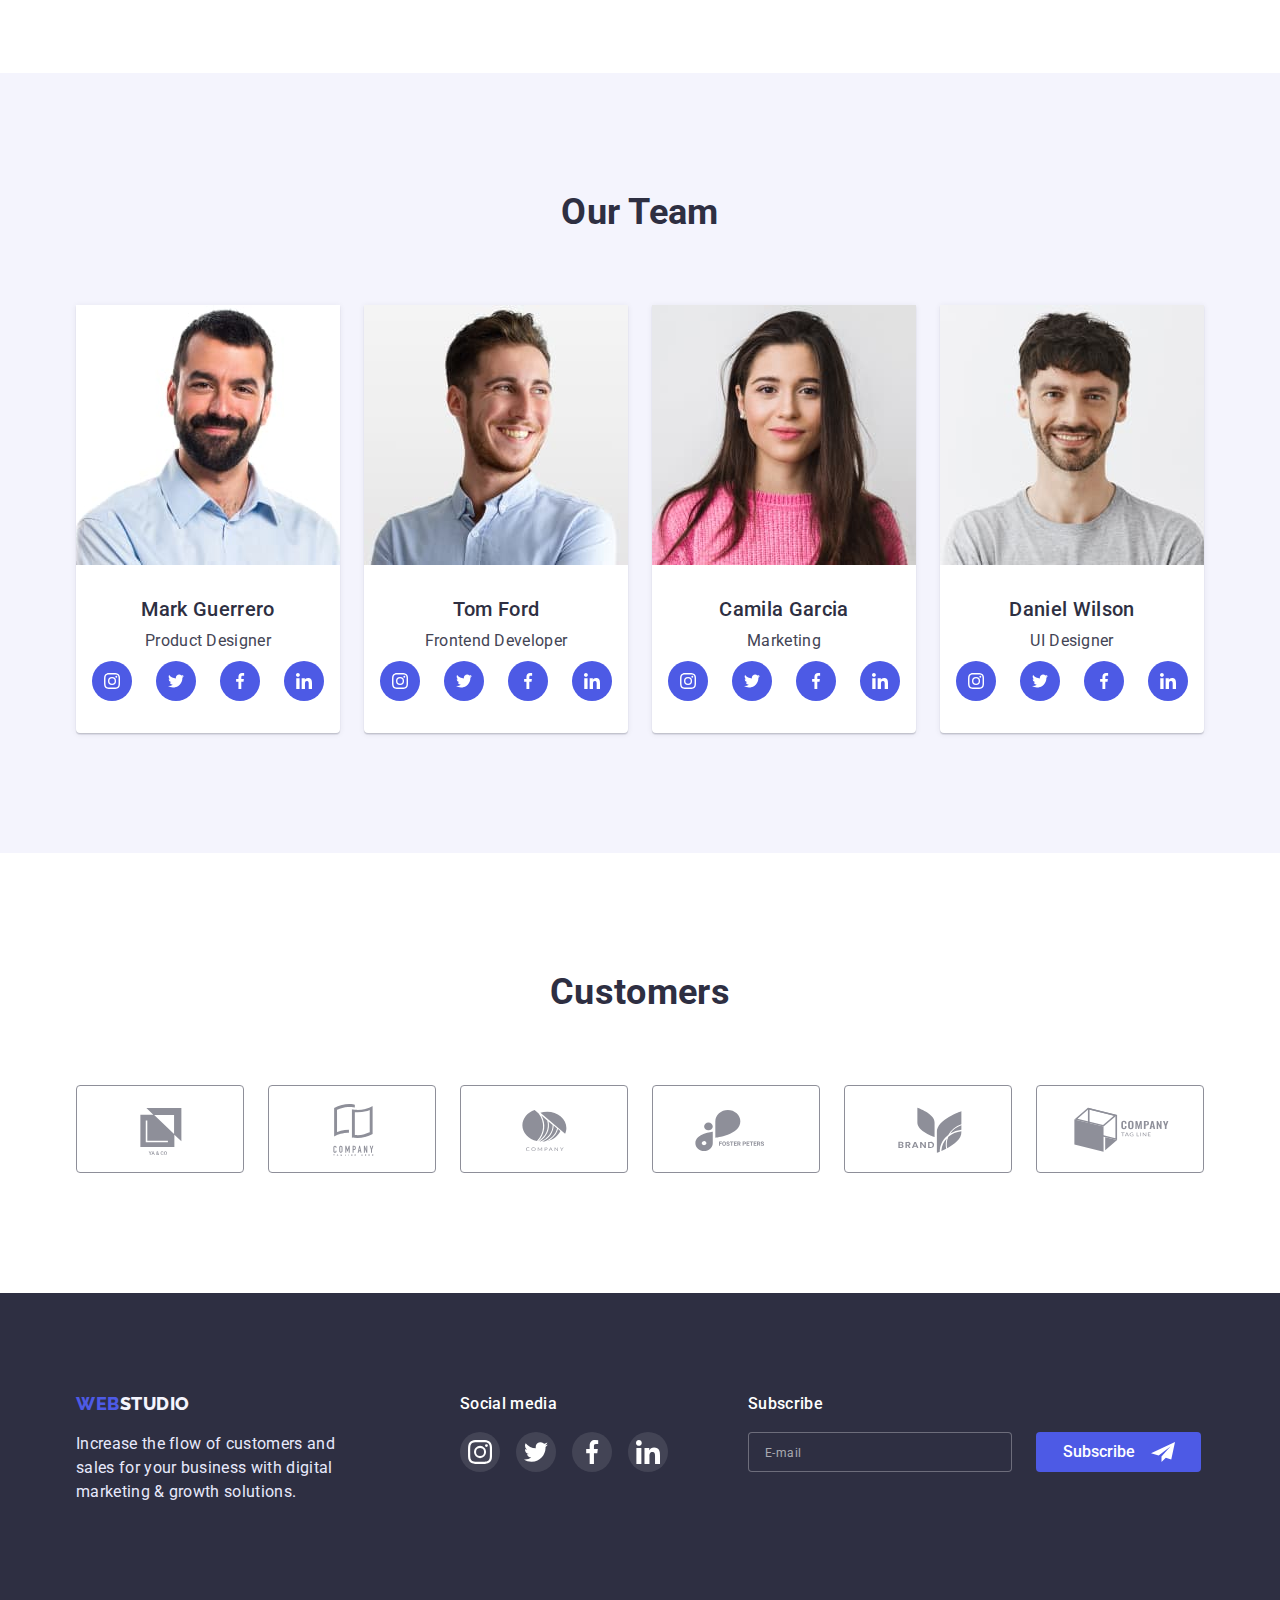
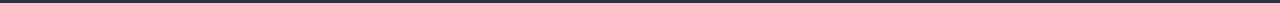
==== commit 754ca80c: "completed" ====
--- a/index.html
+++ b/index.html
@@ -121,7 +121,8 @@
           <h2 class="work-title">What are we doing</h2>
           <ul class="work-list">
             <li>
-              <img class="work-img"
+              <img
+                class="work-img"
                 src="./images/example1.jpg"
                 alt="examples of work"
                 width="360"
@@ -129,7 +130,8 @@
               />
             </li>
             <li>
-              <img class="work-img"
+              <img
+                class="work-img"
                 src="./images/example2.jpg"
                 alt="examples of work"
                 width="360"
@@ -137,7 +139,8 @@
               />
             </li>
             <li>
-              <img class="work-img"
+              <img
+                class="work-img"
                 src="./images/example3.jpg"
                 alt="examples of work"
                 width="360"
@@ -474,7 +477,7 @@
           </p>
         </div>
         <div class="social-invite">
-          <h3 class="social-txt">Social media</h3>
+          <h3 class="footer-title">Social media</h3>
           <ul class="social-icons-footer">
             <li class="social-item-footer">
               <a
@@ -530,6 +533,26 @@
             </li>
           </ul>
         </div>
+        <div class="subscription">
+          <h3 class="footer-title">Subscribe</h3>
+          <form class="subscription-form">
+            <input
+              type="email"
+              name="email"
+              class="email-txt"
+              placeholder="E-mail"
+              required
+            />
+            <button class="button-footer" type="submit">
+              <span class="btn-footer-txt">Subscribe</span>
+              <span class="btn-footer-svg">
+                <svg class="btn-footer-svg">
+                  <use href="./images/icons.svg#iconsend"></use>
+                </svg>
+              </span>
+            </button>
+          </form>
+        </div>
       </div>
     </footer>
     <div class="backdrop is-hidden" data-modal>
@@ -539,6 +562,70 @@
             <use href="./images/icons.svg#close"></use>
           </svg>
         </div>
+        <strong class="modal-title"
+          >Leave your contacts and we will call you back</strong
+        >
+        <form class="modal-form">
+          <div class="modal-form-group">
+            <label class="modal-lable" for="text">Name</label>
+            <input
+              class="modal-input"
+              type="text"
+              name="user-name"
+              id="text"
+              minlength="5"
+              required
+            />
+            <svg class="modal-svg" width="18px" height="24">
+              <use href="./images/icons.svg#person"></use>
+            </svg>
+          </div>
+          <div class="modal-form-group">
+            <label class="modal-lable" for="phone">Phone</label>
+            <input
+              class="modal-input"
+              type="text"
+              name="user-phone"
+              id="phone"
+              minlength="5"
+              required
+            />
+            <svg class="modal-svg" width="18px" height="24">
+              <use href="./images/icons.svg#phone"></use>
+            </svg>
+          </div>
+          <div class="modal-form-group">
+            <label class="modal-lable" for="email">Email</label>
+            <input
+              class="modal-input"
+              type="text"
+              name="user-email"
+              id="email"
+              required
+            />
+            <svg class="modal-svg" width="18px" height="24">
+              <use href="./images/icons.svg#email"></use>
+            </svg>
+          </div>
+          <div class="modal-form-group">
+            <label class="modal-lable" for="coment">Comment</label>
+            <textarea
+              class="modal-textarea"
+              name="user-comment"
+              id="coment"
+              rows="10"
+              placeholder="Text input"
+            ></textarea>
+          </div>
+          <label class="accept-group">
+            <input type="checkbox" class="accept-check" />
+            <span class="accept-txt"
+              >I accept the terms and conditions of the
+              <a href="" class="accept-policy">Privacy Policy</a>
+            </span>
+          </label>
+          <button type="submit" class="btn-accept">Send</button>
+        </form>
       </div>
     </div>
     <script src="./js/modal.js"></script>
--- a/css/styles.css
+++ b/css/styles.css
@@ -410,7 +410,6 @@
 
 .footer .conteiter {
   display: flex;
-  gap: 120px;
 }
 
 .logo.foot {
@@ -427,7 +426,11 @@
   color: var(--second-text-color);
 }
 
-.social-txt {
+.social-invite {
+  margin-left: 120px;
+}
+
+.footer-title {
   margin-bottom: 16px;
   color: var(--background-color);
   font-weight: 500;
@@ -465,6 +468,69 @@
   width: 24px;
   height: 24px;
   fill: var(--background-color);
+}
+
+.subscription {
+  margin-left: 80px;
+}
+
+.subscription-form {
+  display: flex;
+}
+
+.subscription-form input::placeholder {
+  color: rgba(255, 255, 255, 0.6);
+  font-weight: 400;
+  font-style: normal;
+  font-size: 12px;
+  font-family: "Roboto";
+  line-height: 2;
+  letter-spacing: 0.04em;
+}
+
+.email-txt {
+  width: 264px;
+  height: 40px;
+  padding-left: 16px;
+  border: 1px solid rgba(255, 255, 255, 0.3);
+  border-radius: 4px;
+  background-color: var(--second-background-color);
+  color: var(--background-color);
+  transition: border 250ms cubic-bezier(0.4, 0, 0.2, 1);
+  /* filter: drop-shadow(0px 4px 4px rgba(0, 0, 0, 0.15)); */
+}
+
+.email-txt:focus {
+}
+
+.button-footer {
+  display: flex;
+  gap: 16px;
+  justify-content: center;
+  align-items: center;
+  width: 165px;
+  height: 40px;
+  margin-left: 24px;
+  border: 0;
+  border-radius: 4px;
+  background-color: var(--accent-color);
+  color: var(--background-color);
+  font-weight: 500;
+  font-style: normal;
+  font-size: 16px;
+  font-family: "Roboto";
+  line-height: 1.5;
+  transition: background-color 250ms cubic-bezier(0.4, 0, 0.2, 1);
+}
+
+.button-footer:hover,
+.button-footer:focus {
+  background-color: var(--button-hover-color);
+}
+
+.btn-footer-svg {
+  width: 24px;
+  height: 24px;
 }
 
 /* portfolio.html */
@@ -605,6 +671,7 @@
   left: 50%;
   width: 408px;
   height: 576px;
+  padding: 0 24px;
   border-radius: 4px;
   background-color: #fcfcfc;
   box-shadow: 0px 1px 1px rgba(0, 0, 0, 0.14), 0px 1px 3px rgba(0, 0, 0, 0.12),
@@ -635,7 +702,6 @@
   transition-property: background-color, fill;
 }
 
-.modal-close:hover,
 .modal-close:focus {
   background-color: var(--button-hover-color);
   fill: var(--background-color);
@@ -645,3 +711,136 @@
   width: 8px;
   height: 8px;
 }
+.modal-title {
+  display: block;
+  margin-top: 72px;
+  margin-bottom: 26px;
+  font-weight: 500;
+  font-size: 16px;
+  text-align: center;
+}
+
+.modal-form {
+  display: flex;
+  flex-direction: column;
+}
+
+.modal-form-group {
+  position: relative;
+}
+
+.modal-lable {
+  position: absolute;
+  top: -18px;
+  color: var(--border-icon-color);
+  font-size: 12px;
+  letter-spacing: 0.04em;
+}
+
+.modal-input {
+  width: 100%;
+  height: 40px;
+  margin-bottom: 26px;
+  padding-left: 38px;
+  border: 1px solid rgba(33, 33, 33, 0.2);
+  border-radius: 4px;
+  transition: border-color 250ms cubic-bezier(0.4, 0, 0.2, 1);
+}
+
+.modal-input:focus,
+.modal-textarea:focus {
+  border-color: var(--accent-color);
+  outline: none;
+}
+
+.modal-svg {
+  position: absolute;
+  top: 8px;
+  left: 16px;
+  transition: fill 250ms cubic-bezier(0.4, 0, 0.2, 1);
+}
+
+.modal-input:focus + .modal-svg {
+  border: 4px;
+  fill: var(--accent-color);
+}
+
+.modal-textarea {
+  display: block;
+  width: 360px;
+  height: 120px;
+  margin-bottom: 24px;
+  padding: 8px 16px;
+  border: 1px solid rgba(33, 33, 33, 0.2);
+  border-radius: 4px;
+  font-size: 100%;
+  resize: none;
+  transition: border-color 250ms cubic-bezier(0.4, 0, 0.2, 1);
+}
+
+textarea::placeholder {
+  color: rgba(117, 117, 117, 0.5);
+  font-size: 12px;
+  line-height: 1.33;
+}
+
+.accept-group {
+  display: flex;
+  align-items: center;
+  margin-bottom: 24px;
+  color: #757575;
+  font-size: 12px;
+  line-height: 1.33;
+  letter-spacing: 0.04em;
+}
+
+.accept-check {
+  width: 16px;
+  height: 16px;
+  border: 1.25px solid var(--second-background-color);
+  border-radius: 2px;
+  transition: border-color, background-color 250ms cubic-bezier(0.4, 0, 0.2, 1);
+  appearance: none;
+}
+
+.accept-check:checked {
+  border-color: var(--button-hover-color);
+  background-color: var(--button-hover-color);
+  background-image: url("data:image/svg+xml,%3Csvg width='10' height='8' viewBox='0 0 10 8' fill='none' xmlns='http://www.w3.org/2000/svg'%3E%3Cpath d='M8.44558 0.255056C8.61838 0.089653 8.84834 -0.00178848 9.08693 2.65108e-05C9.32551 0.0018415 9.55407 0.0967713 9.72436 0.264784C9.89466 0.432797 9.99337 0.660752 9.99968 0.900549C10.006 1.14034 9.91939 1.37323 9.75816 1.55005L4.86357 7.70436C4.7794 7.79551 4.67782 7.86865 4.5649 7.91942C4.45198 7.97018 4.33003 7.99754 4.20636 7.99984C4.08268 8.00214 3.95981 7.97935 3.8451 7.93282C3.73038 7.88629 3.62618 7.81698 3.53872 7.72903L0.292827 4.46564C0.202435 4.38096 0.129933 4.27884 0.0796475 4.16537C0.0293621 4.05191 0.00232279 3.92942 0.000143182 3.80522C-0.00203643 3.68102 0.0206883 3.55765 0.0669613 3.44248C0.113234 3.3273 0.182108 3.22267 0.269473 3.13483C0.356838 3.047 0.460905 2.97775 0.575465 2.93123C0.690026 2.88471 0.812734 2.86186 0.936267 2.86405C1.0598 2.86624 1.18163 2.89343 1.29449 2.94398C1.40734 2.99454 1.50892 3.06743 1.59315 3.15831L4.16189 5.73967L8.42227 0.28219C8.42994 0.272694 8.43813 0.263635 8.4468 0.255056H8.44558Z' fill='%23F4F4FD'/%3E%3C/svg%3E%0A");
+  background-position: center;
+  background-repeat: no-repeat;
+}
+
+.accept-txt {
+  margin-left: 8px;
+  user-select: none;
+}
+
+.accept-policy {
+  color: var(--accent-color);
+  text-decoration-line: underline;
+}
+
+.btn-accept {
+  display: block;
+  width: 169px;
+  height: 56px;
+  margin-right: auto;
+  margin-left: auto;
+  border: 0;
+  border-radius: 4px;
+  background-color: var(--accent-color);
+  color: var(--background-color);
+  box-shadow: 0px 4px 4px rgba(0, 0, 0, 0.15);
+  font-weight: 500;
+  font-style: normal;
+  font-size: 16px;
+  font-family: "Roboto";
+  line-height: 1.5;
+  transition: background-color 250ms cubic-bezier(0.4, 0, 0.2, 1);
+}
+
+.btn-accept:hover,
+.btn-accept:focus {
+  background-color: var(--button-hover-color);
+}
